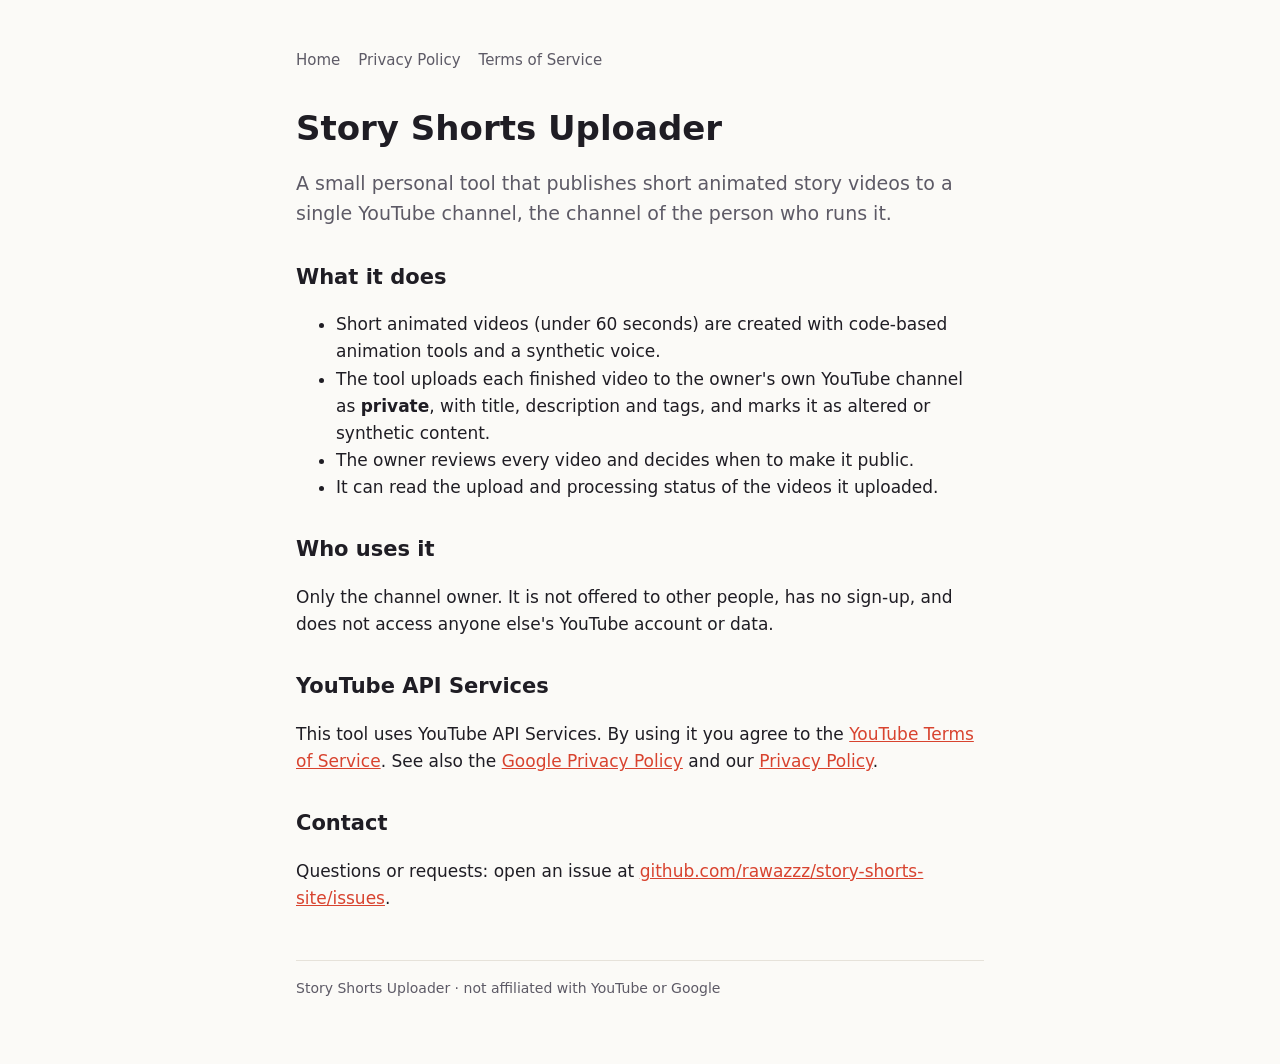
==== index.html @ 0a9ae164 "Project site: home, privacy policy, terms" ====
<!doctype html>
<html lang="en">
<head>
<meta charset="utf-8">
<meta name="viewport" content="width=device-width, initial-scale=1">
<title>Story Shorts Uploader</title>
<meta name="description" content="A personal tool that uploads the owner's own animated story Shorts to the owner's own YouTube channel.">
<link rel="stylesheet" href="style.css">
</head>
<body>
<main>
  <nav><a href="./">Home</a><a href="privacy.html">Privacy Policy</a><a href="terms.html">Terms of Service</a></nav>
  <h1>Story Shorts Uploader</h1>
  <p class="lead">A small personal tool that publishes short animated story videos to a single YouTube channel, the channel of the person who runs it.</p>

  <h2>What it does</h2>
  <ul>
    <li>Short animated videos (under 60 seconds) are created with code-based animation tools and a synthetic voice.</li>
    <li>The tool uploads each finished video to the owner's own YouTube channel as <strong>private</strong>, with title, description and tags, and marks it as altered or synthetic content.</li>
    <li>The owner reviews every video and decides when to make it public.</li>
    <li>It can read the upload and processing status of the videos it uploaded.</li>
  </ul>

  <h2>Who uses it</h2>
  <p>Only the channel owner. It is not offered to other people, has no sign-up, and does not access anyone else's YouTube account or data.</p>

  <h2>YouTube API Services</h2>
  <p>This tool uses YouTube API Services. By using it you agree to the <a href="https://www.youtube.com/t/terms">YouTube Terms of Service</a>. See also the <a href="https://policies.google.com/privacy">Google Privacy Policy</a> and our <a href="privacy.html">Privacy Policy</a>.</p>

  <h2>Contact</h2>
  <p>Questions or requests: open an issue at <a href="https://github.com/rawazzz/story-shorts-site/issues">github.com/rawazzz/story-shorts-site/issues</a>.</p>

  <footer>Story Shorts Uploader · not affiliated with YouTube or Google</footer>
</main>
</body>
</html>
---- style.css ----
:root { --bg: #fbfaf7; --fg: #1f1d24; --muted: #5d5a66; --accent: #d8432f; --line: #e6e2da; }
@media (prefers-color-scheme: dark) { :root { --bg: #15141a; --fg: #ecebf0; --muted: #a7a4b2; --accent: #ff7a5c; --line: #2c2a33; } }
* { box-sizing: border-box; }
body { margin: 0; background: var(--bg); color: var(--fg); font: 17px/1.6 system-ui, -apple-system, "Segoe UI", Roboto, sans-serif; }
main { max-width: 720px; margin: 0 auto; padding: 48px 16px 64px; }
nav { display: flex; gap: 18px; flex-wrap: wrap; font-size: 15px; margin-bottom: 36px; }
nav a { color: var(--muted); text-decoration: none; }
nav a:hover, a { color: var(--accent); }
h1 { font-size: 34px; line-height: 1.2; margin: 0 0 12px; }
h2 { font-size: 21px; margin: 32px 0 8px; }
p, li { color: var(--fg); }
.lead { color: var(--muted); font-size: 19px; }
footer { margin-top: 48px; padding-top: 16px; border-top: 1px solid var(--line); color: var(--muted); font-size: 14px; }
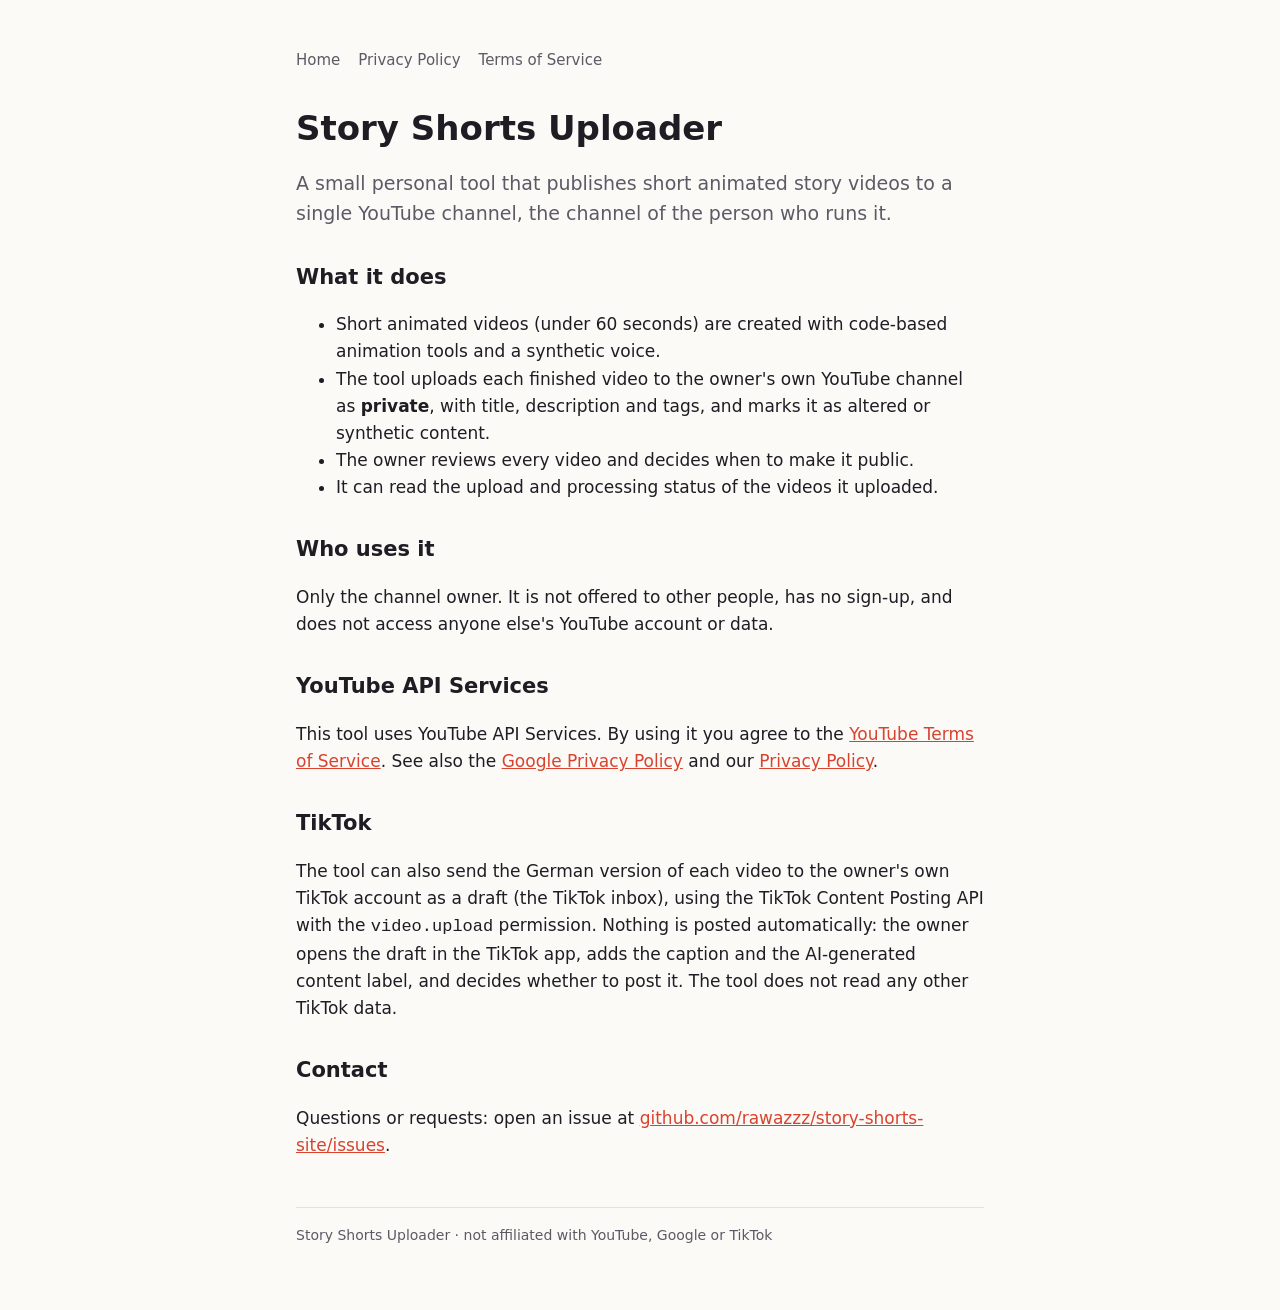
==== commit f2f5fecf: "TikTok login callback page; mention TikTok drafts in the site, privacy and terms Co-Authored-By: Cla" ====
--- a/index.html
+++ b/index.html
@@ -27,10 +27,13 @@
   <h2>YouTube API Services</h2>
   <p>This tool uses YouTube API Services. By using it you agree to the <a href="https://www.youtube.com/t/terms">YouTube Terms of Service</a>. See also the <a href="https://policies.google.com/privacy">Google Privacy Policy</a> and our <a href="privacy.html">Privacy Policy</a>.</p>
 
+  <h2>TikTok</h2>
+  <p>The tool can also send the German version of each video to the owner's own TikTok account as a draft (the TikTok inbox), using the TikTok Content Posting API with the <code>video.upload</code> permission. Nothing is posted automatically: the owner opens the draft in the TikTok app, adds the caption and the AI-generated content label, and decides whether to post it. The tool does not read any other TikTok data.</p>
+
   <h2>Contact</h2>
   <p>Questions or requests: open an issue at <a href="https://github.com/rawazzz/story-shorts-site/issues">github.com/rawazzz/story-shorts-site/issues</a>.</p>
 
-  <footer>Story Shorts Uploader · not affiliated with YouTube or Google</footer>
+  <footer>Story Shorts Uploader · not affiliated with YouTube, Google or TikTok</footer>
 </main>
 </body>
 </html>
